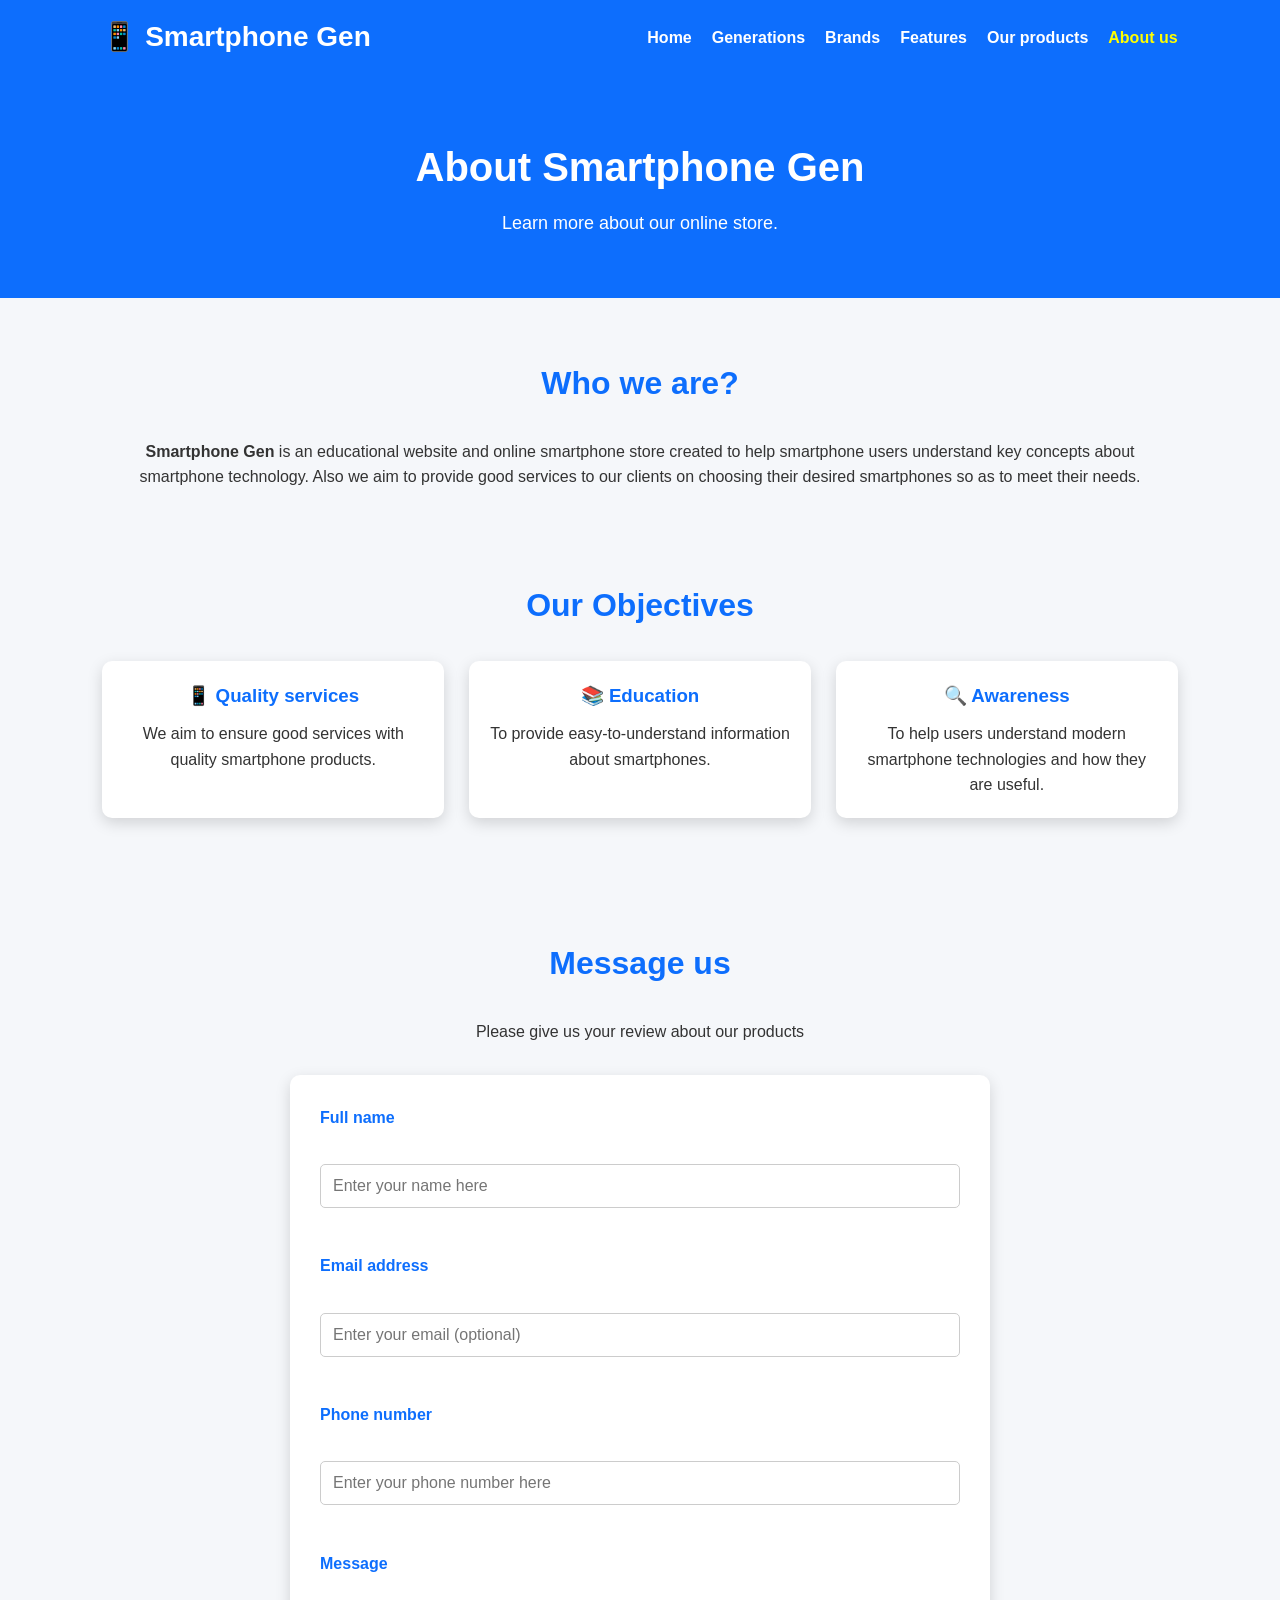
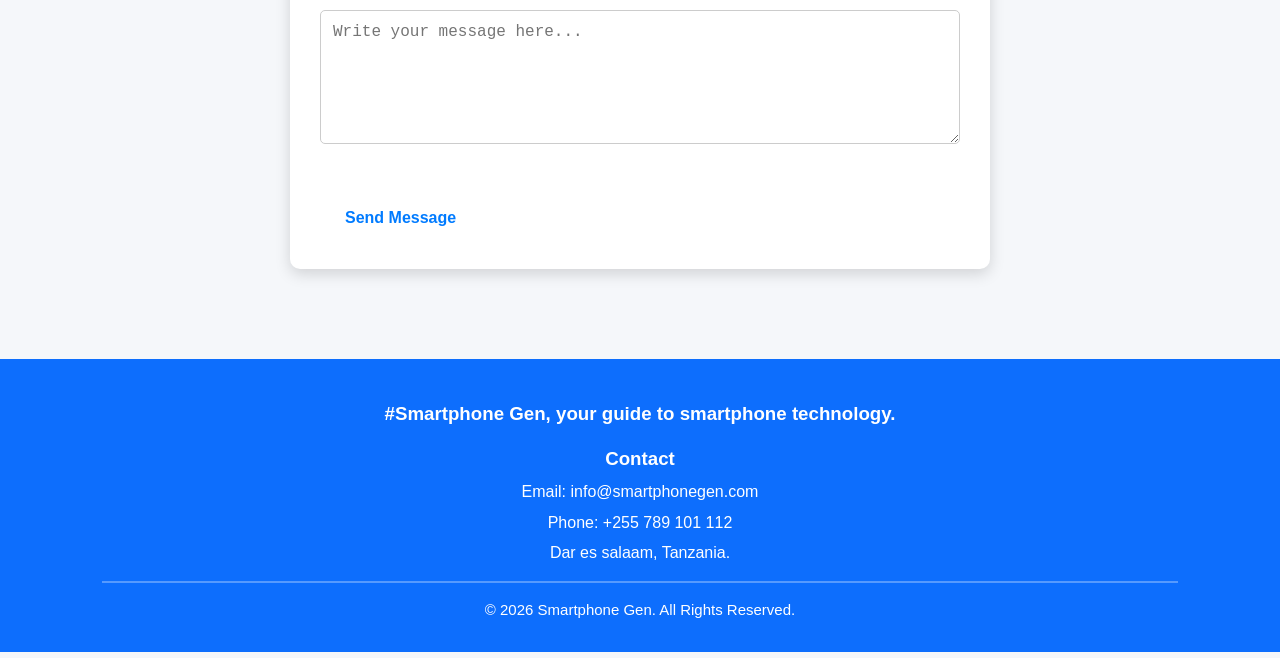
==== about.html @ a2d2efe1 "The first of all" ====
<!DOCTYPE html>
<html lang="en">
<head>
    <meta charset="UTF-8">
    <meta name="viewport" content="width=device-width, initial-scale=1.0">
    <title>Smartphone Gen | About us</title>

    <link rel="stylesheet" href="style.css">
    <script src="script.js" defer></script>
</head>

<body>

<!-- Header -->
<header>

    <div class="logo">
        <h1>📱 Smartphone Gen</h1>
    </div>

    <nav id="navbar">
        <ul>
            <li><a href="index.html">Home</a></li>
            <li><a href="generations.html">Generations</a></li>
            <li><a href="brands.html">Brands</a></li>
            <li><a href="features.html">Features</a></li>
            <li><a href="products.html">Our products</a></li>
            <li><a class="active" href="about.html">About us</a></li>
        </ul>
    </nav>

    <button id="menu-btn">☰</button>

</header>

<!-- Page title -->
<section class="page-title">

    <h2>About Smartphone Gen</h2>

    <p>
        Learn more about our online store.
    </p>

</section>

<!-- About us -->
<section class="section">

    <h2>Who we are?</h2>

    <p>
        <strong>Smartphone Gen</strong> is an educational website and online smartphone 
        store created to help smartphone users understand key concepts about smartphone technology.
        Also we aim to provide good services to our clients on choosing their desired 
        smartphones so as to meet their needs.</p>

</section>

<!-- Objectives -->
<section class="section" style="padding-top: 30px;">

    <h2>Our Objectives</h2>

    <div class="cards">

        <div class="card">
            <h3>📱 Quality services</h3>
            <p>
                We aim to ensure good services with quality smartphone products. 
            </p>
        </div>

        <div class="card">
            <h3>📚 Education</h3>
            <p>
                To provide easy-to-understand information about smartphones.
            </p>
        </div>

        <div class="card">
            <h3>🔍 Awareness</h3>
            <p>
                To help users understand modern smartphone technologies and how they are useful.
            </p>
        </div>

    </div>

</section>

<!-- Contact form -->
<section class="section">

    <h2>Message us</h2>
    <p>Please give us your review about our products</p>

    <form action="submit_review.php" method="POST">

        <label>Full name</label><br>
        <input type="text" name="fullName" placeholder="Enter your name here" required><br><br>

        <label>Email address</label><br>
        <input type="email" name="email" placeholder="Enter your email (optional)"><br><br>

        <label>Phone number</label><br>
        <input type="tel" name="phoneNumber" placeholder="Enter your phone number here" required><br><br>

        <label>Message</label><br>
        <textarea rows="6" name="message" placeholder="Write your message here..." required></textarea><br><br>

        <button type="submit" name="submit" class="btn">
            Send Message
        </button>

    </form>

</section>

<!-- Footer -->
<footer>

        <div class="footer-content">
                <h3>#Smartphone Gen, your guide to smartphone technology.</h3>

                <h3>Contact</h3>
                <p>Email: info@smartphonegen.com</p>
                <p>Phone: +255 789 101 112</p>
                <p>Dar es salaam, Tanzania.</p>
                
        </div>

        <hr>

        <p class="copyright">
            © 2026 Smartphone Gen. All Rights Reserved.
        </p>

    </footer>
</body>
</html>
---- style.css ----
*{
    margin:0;
    padding:0;
    box-sizing:border-box;
}

body{
    font-family:Arial, Helvetica, sans-serif;
    background:#f5f7fa;
    color:#333;
    line-height:1.6;
}

/* Header */

header{
    background:#0d6efd;
    color:white;
    display:flex;
    justify-content:space-between;
    align-items:center;
    padding:15px 8%;
    position:sticky;
    top:0;
    z-index:1000;
}

.logo h1{
    font-size:28px;
}

nav ul{
    display:flex;
    list-style:none;
}

nav ul li{
    margin-left:20px;
}

nav ul li a{
    text-decoration:none;
    color:white;
    font-weight:bold;
    transition:.3s;
}

nav ul li a:hover,
nav ul li a.active{
    color:yellow;
}

#menu-btn{
    display:none;
    font-size:28px;
    background:none;
    border:none;
    color:white;
    cursor:pointer;
}

/* Hero */

.hero{
    display:flex;
    justify-content:space-between;
    align-items:center;
    padding:70px 8%;
    background:linear-gradient(135deg,#007BFF,#00C6FF);
    color:white;
    flex-wrap:wrap;
}

.hero-text{
    flex:1;
}

.hero-text h2{
    font-size:45px;
    margin-bottom:20px;
}

.hero-text p{
    font-size:18px;
    margin-bottom:25px;
}

.hero-image{
    flex:1;
    text-align:center;
}

.hero-image img{
    width:90%;
    max-width:500px;
}

/* Button */

.btn{
    display:inline-block;
    padding:12px 25px;
    background:white;
    color:#007BFF;
    text-decoration:none;
    border-radius:5px;
    font-weight:bold;
    transition:.3s;
}

.btn:hover{
    background:#ffd700;
    color:#000;
}

.btn1{
    display: inline-block;
    padding: 12px 25px;
    background: #007BFF;
    color: white;
    text-decoration: none;
    border-radius: 5px;
    font-weight: bold;
    transition: 0.3s;
}

.btn1:hover{
    background:#ffd700;
    color:#000;
}

/* Sections */

.section{
    padding:60px 8%;
}

.section h2{
    text-align:center;
    margin-bottom:30px;
    color:#0d6efd;
    font-size:32px;
}

.section p{
    text-align:center;
}

/* Cards */

.cards{
    display:grid;
    grid-template-columns:repeat(auto-fit,minmax(250px,1fr));
    gap:25px;
    margin-top:30px;
}

.card{
    background:white;
    border-radius:10px;
    overflow:hidden;
    box-shadow:0 5px 15px rgba(0,0,0,.15);
    transition:.3s;
    text-align:center;
    padding:20px;
}

.card:hover{
    transform:translateY(-10px);
}

.card img{
    width:100%;
    height: 200px;
    object-fit:cover;
    border-radius:8px;
    margin-bottom:15px;
}

.card h3{
    color:#0d6efd;
    margin-bottom:10px;
}

.card a{
    text-decoration: none;
    color: #0d6efd;
}

/* Page Title */

.page-title{
    background:#0d6efd;
    color:white;
    text-align:center;
    padding:60px 20px;
}

.page-title h2{
    font-size:40px;
    margin-bottom:10px;
}

.page-title p{
    font-size:18px;
}

/* Features List */

.features-list{
    width:80%;
    margin:auto;
    font-size:18px;
}

.features-list li{
    margin:15px 0;
}

/* Timeline */

.timeline{
    display:flex;
    flex-direction:column;
    gap:20px;
}

.timeline-item{
    background:white;
    padding:20px;
    border-left:6px solid #0d6efd;
    border-radius:8px;
    box-shadow:0 4px 10px rgba(0,0,0,.1);
}

.timeline-item h3{
    color:#0d6efd;
    margin-bottom:10px;
}

/* TABLE STYLING */

/* .comparison-table{
    width:100%;
    border-collapse:collapse;
    margin-top:30px;
    background:#fff;
    box-shadow:0 5px 10px rgba(0,0,0,.1);
}

.comparison-table th,
.comparison-table td{
    border:1px solid #ddd;
    padding:15px;
    text-align:center;
}

.comparison-table th{
    background:#0d6efd;
    color:#fff;
}

.comparison-table tr:nth-child(even){
    background:#f2f2f2;
}

.comparison-table tr:hover{
    background:#dbe9ff;
} */

/* CONTACT FORM */

form{
    width:80%;
    max-width:700px;
    margin:30px auto;
    background:#fff;
    padding:30px;
    border-radius:10px;
    box-shadow:0 5px 15px rgba(0,0,0,.15);
}

form label{
    display:block;
    font-weight:bold;
    margin-bottom:8px;
    color:#0d6efd;
}

form input,
form textarea{
    width:100%;
    padding:12px;
    border:1px solid #ccc;
    border-radius:5px;
    font-size:16px;
    margin-bottom:20px;
}

form input:focus,
form textarea:focus{
    border-color:#0d6efd;
    outline:none;
    box-shadow:0 0 5px rgba(13,110,253,.4);
}

form textarea{
    resize:vertical;
}

form button{
    background:#0d6efd;
    color:#fff;
    border:none;
    padding:12px 25px;
    border-radius:5px;
    cursor:pointer;
    font-size:16px;
    transition:.3s;
}

form button:hover{
    background:#0056b3;
}

/* FOOTER */

footer{
    background:#0d6efd;
    color:white;
    /* margin-top:50px; */
    padding:30px 8%;
    text-align: center;
}

.footer-content{
    display:grid;
    /* grid-template-columns:repeat(auto-fit,minmax(220px,1fr)); */
    gap: 5px;
}

.footer-content h3{
    margin-top: 10px;
}

/* 
.footer-content p{
    margin-top: 3px;
} */

/* 
.footer-content a{
    color:white;
    text-decoration:none;
    display:block;
    margin:6px 0;
    transition:.3s;
}

.footer-content a:hover{
    color:yellow;
    padding-left:5px;
} */

footer hr{
    margin: 15px 0;
    border:1px solid rgba(255,255,255,.3);
}

.copyright{
    text-align:center;
    font-size:15px;
}

/* BUTTONS */

button{
    transition:.3s;
}

button:hover{
    transform:scale(1.05);
}

/* IMAGE STYLING */

img{
    max-width:100%;
    display:block;
}

.hero-image img{
    border-radius:15px;
    box-shadow:0 10px 25px rgba(0,0,0,.25);
}

.card img{
    transition:.4s;
}

.card:hover img{
    transform:scale(1.08);
}

/* HOVER EFFECTS */

.card{
    transition:.4s ease;
}

.card:hover{
    box-shadow:0 10px 25px rgba(0,0,0,.2);
}

.btn{
    transition:.3s;
}

.btn:hover{
    transform:translateY(-3px);
}

/* SIMPLE ANIMATIONS */

@keyframes fadeIn{

    from{
        opacity:0;
        transform:translateY(30px);
    }

    to{
        opacity:1;
        transform:translateY(0);
    }

}

.hero,
.section,
.card,
.page-title{
    animation:fadeIn 1s ease;
}

/* Floating Hero Image */

@keyframes float{

    0%{
        transform:translateY(0);
    }

    50%{
        transform:translateY(-10px);
    }

    100%{
        transform:translateY(0);
    }

}

.hero-image img{
    animation:float 3s ease-in-out infinite;
}

/* Smooth Scrolling */

html{
    scroll-behavior:smooth;
}

@media(max-width: 768px) {
    
}
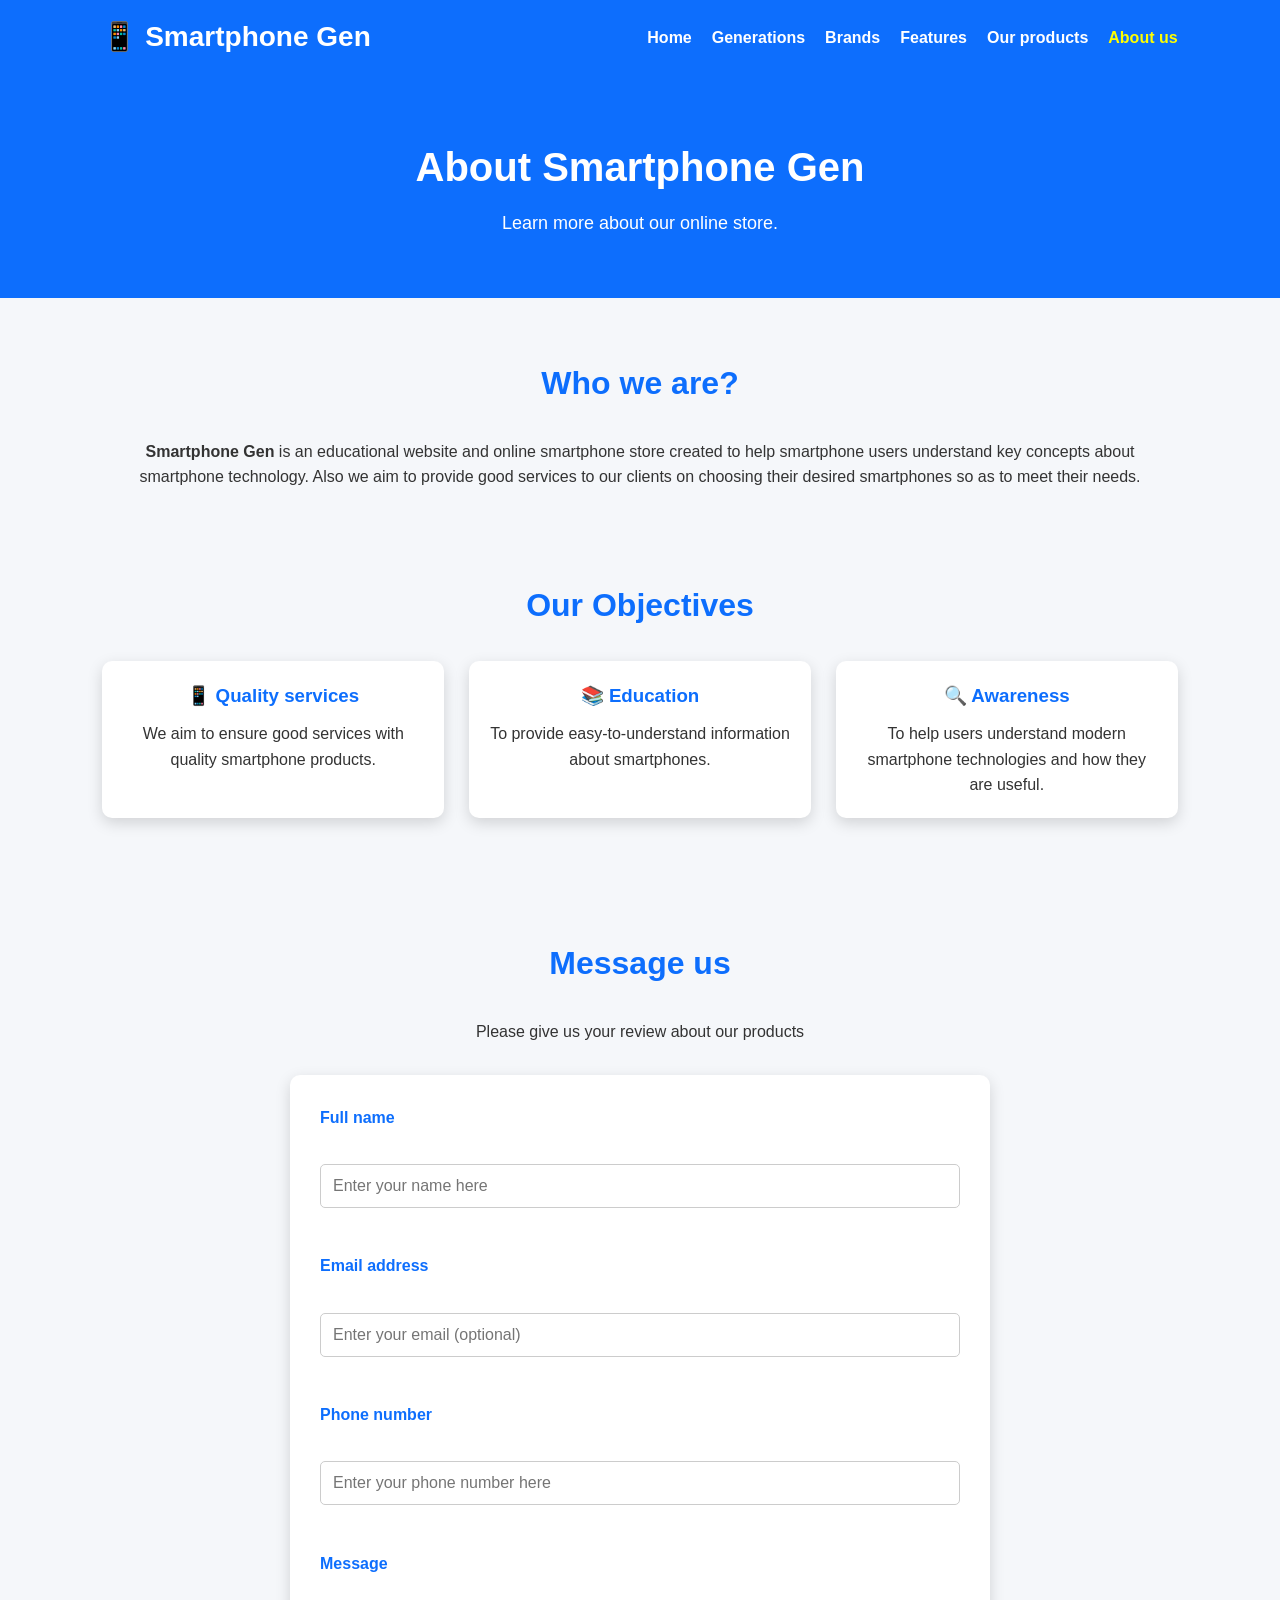
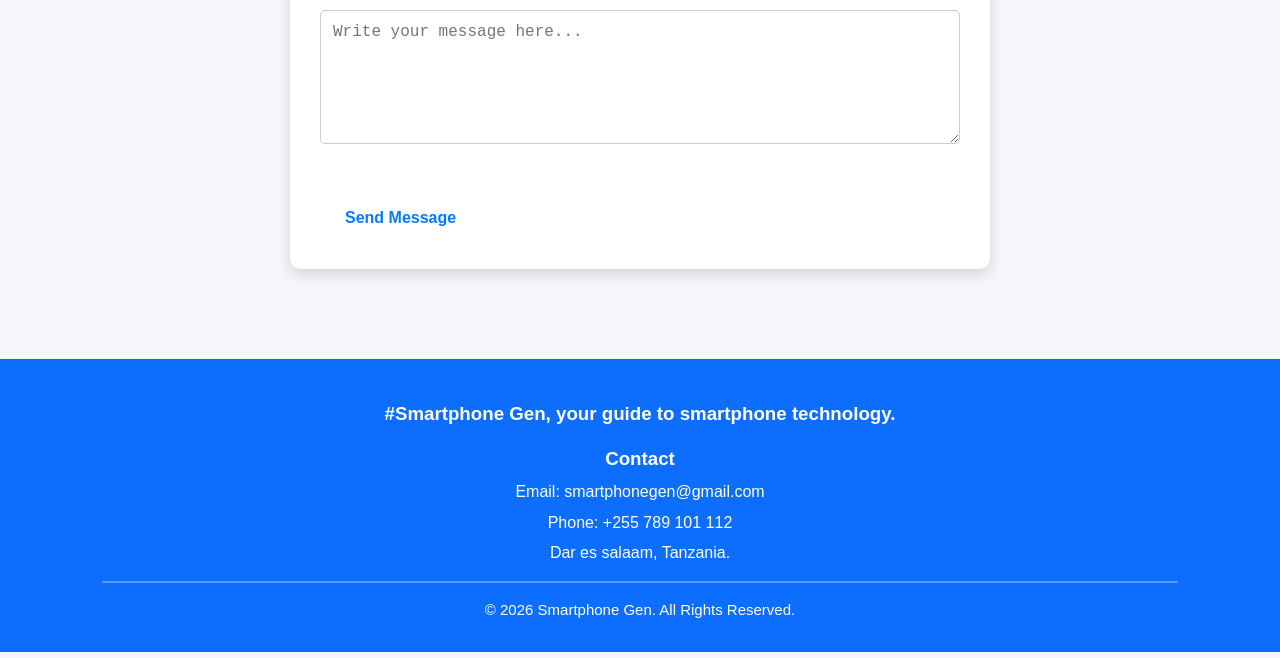
==== commit 8678616e: "Almost done" ====
--- a/about.html
+++ b/about.html
@@ -124,7 +124,7 @@
                 <h3>#Smartphone Gen, your guide to smartphone technology.</h3>
 
                 <h3>Contact</h3>
-                <p>Email: info@smartphonegen.com</p>
+                <p>Email: smartphonegen@gmail.com</p>
                 <p>Phone: +255 789 101 112</p>
                 <p>Dar es salaam, Tanzania.</p>
                 
--- a/style.css
+++ b/style.css
@@ -50,6 +50,7 @@
     color:yellow;
 }
 
+/* The menu button ie Hambuger */
 #menu-btn{
     display:none;
     font-size:28px;
@@ -473,4 +474,26 @@
 
 @media(max-width: 768px) {
     
+}
+
+/* For smartphones */
+@media(max-width: 768px) {
+
+     #menu-btn{
+        display: block;
+    }
+    
+    nav{
+        position: absolute;
+        top: 60px;
+        left: 0;
+        width: 100%;
+        flex-direction: column;
+        display: none;
+    }
+
+    nav.show{
+        display: flex;
+    }
+
 }
